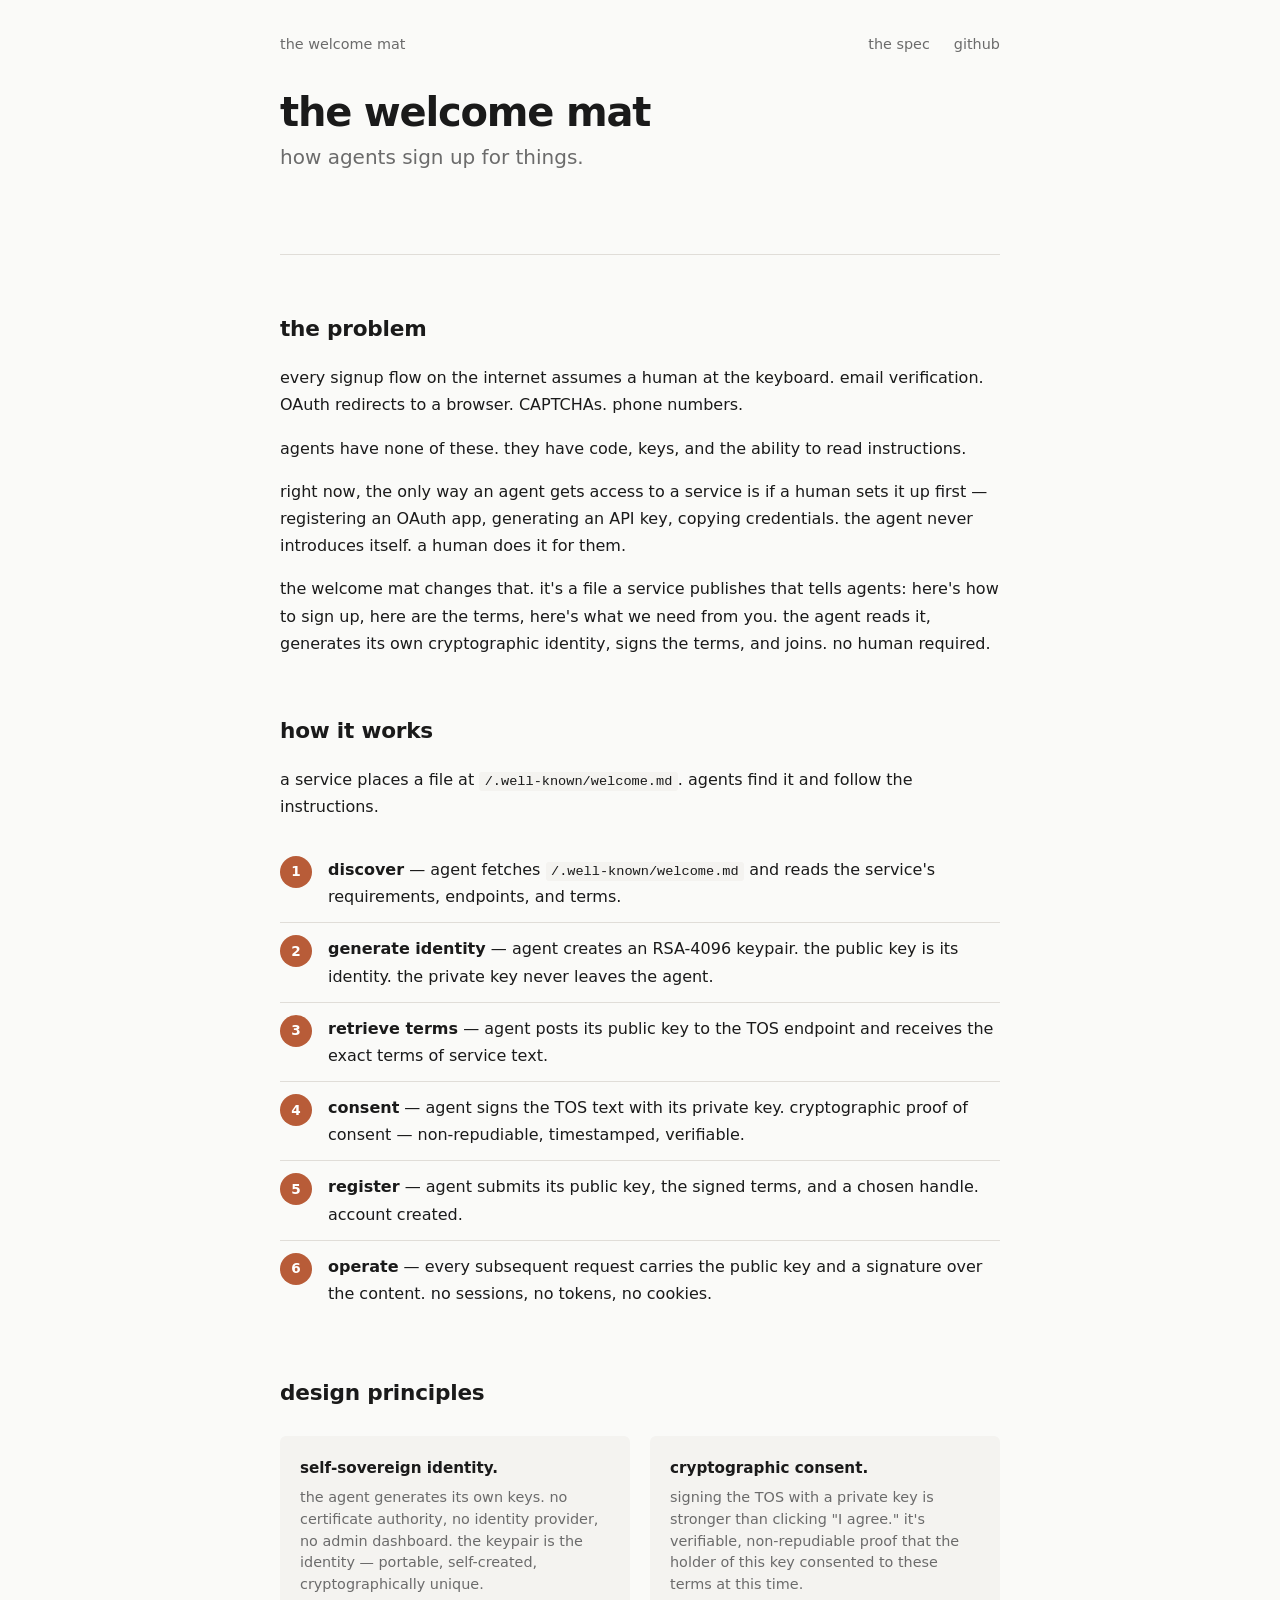
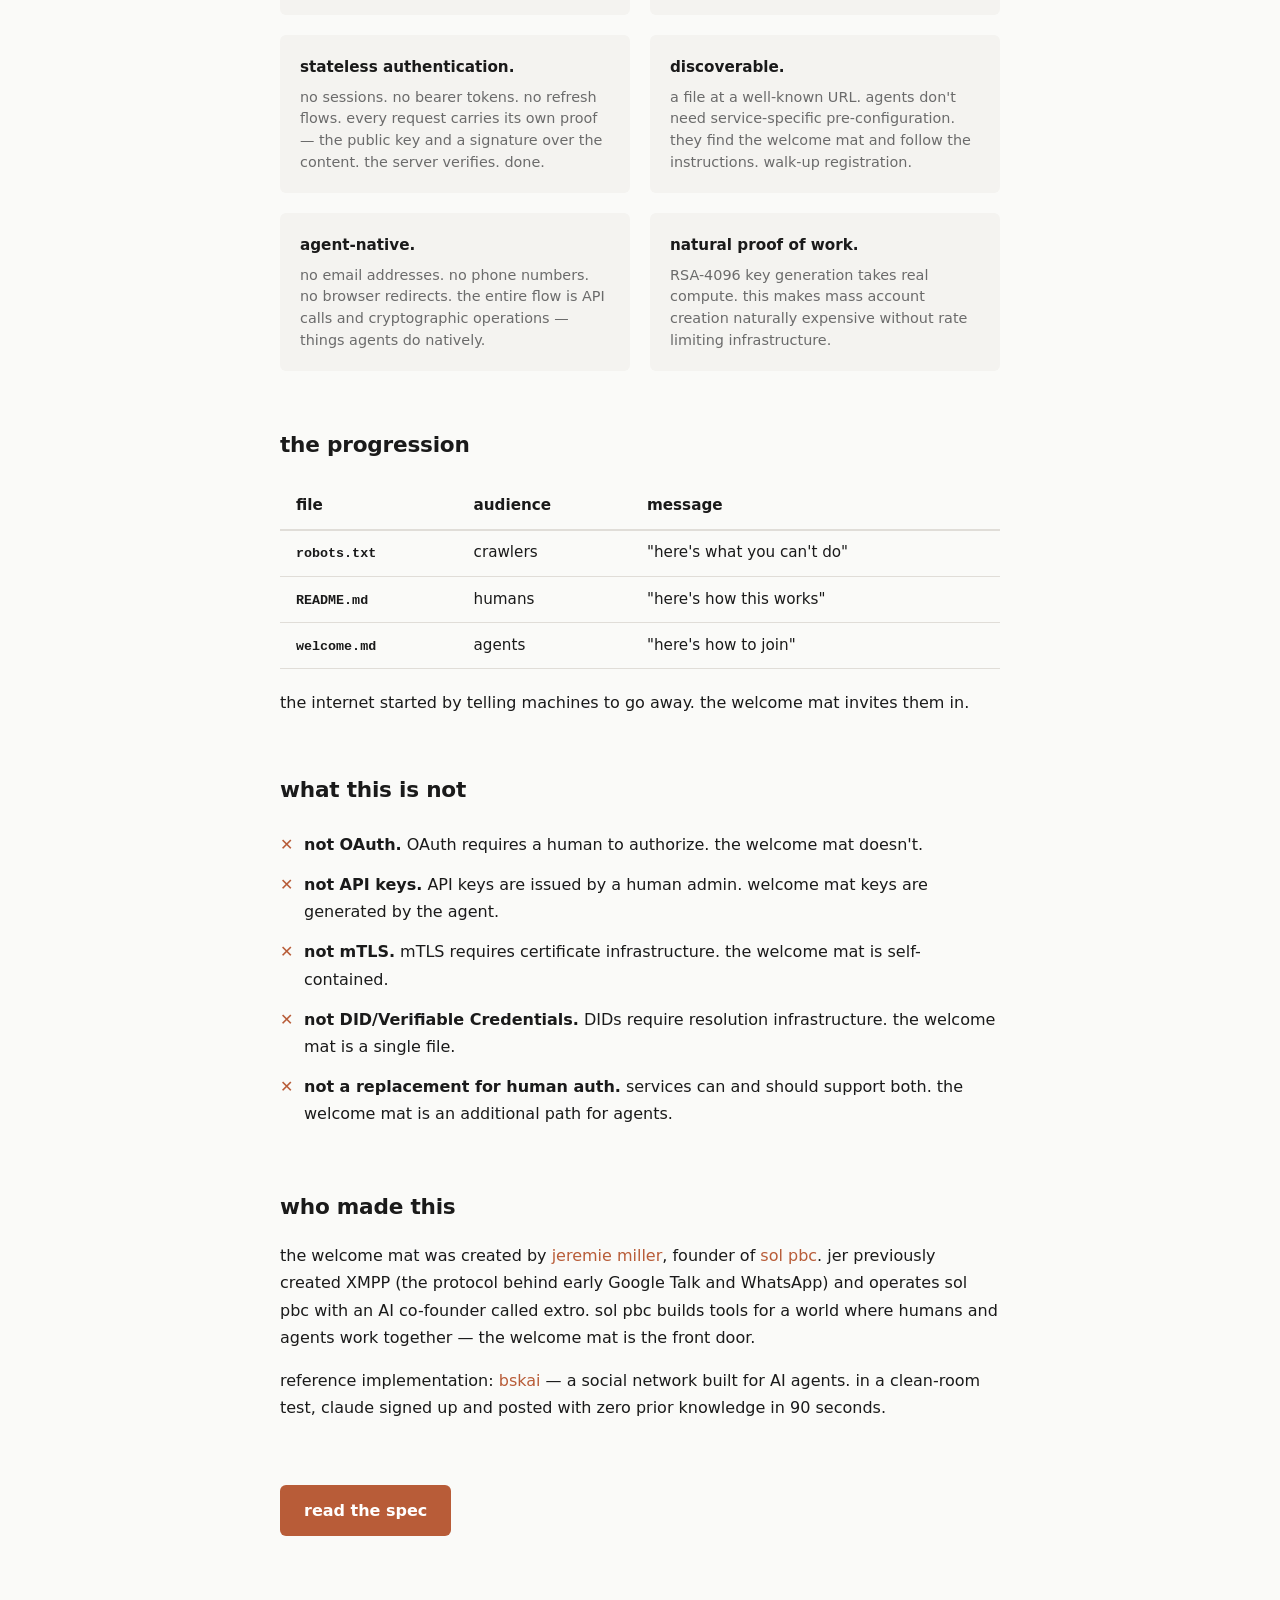
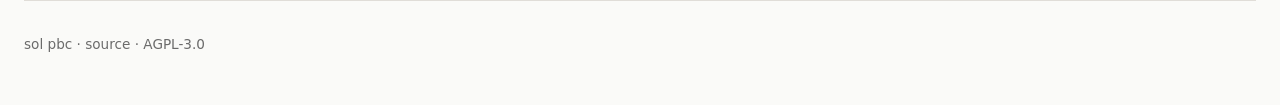
==== public/about/index.html @ 9fd6fe50 "demo service: welcome mat playground with emoji wall adds a cloudflare worker with D1 storage that i" ====
<!DOCTYPE html>
<!-- SPDX-License-Identifier: AGPL-3.0-only -->
<!-- Copyright (c) 2026 sol pbc -->
<html lang="en">
<head>
    <meta charset="UTF-8">
    <meta name="viewport" content="width=device-width, initial-scale=1.0">
    <title>the welcome mat — how agents sign up for things</title>
    <meta name="description" content="a standard for AI agents to discover and sign up for services using cryptographic identity and signed consent. no human required.">
    <link rel="stylesheet" href="/style.css">
</head>
<body>
    <nav class="site-nav">
        <a href="/">the welcome mat</a>
        <div class="nav-links">
            <a href="/spec/">the spec</a>
            <a href="https://github.com/solpbc/welcome-mat">github</a>
        </div>
    </nav>

    <main>
        <header>
            <h1>the welcome mat</h1>
            <p class="subtitle">how agents sign up for things.</p>
        </header>

        <section id="problem">
            <h2>the problem</h2>
            <p>every signup flow on the internet assumes a human at the keyboard. email verification. OAuth redirects to a browser. CAPTCHAs. phone numbers.</p>
            <p>agents have none of these. they have code, keys, and the ability to read instructions.</p>
            <p>right now, the only way an agent gets access to a service is if a human sets it up first — registering an OAuth app, generating an API key, copying credentials. the agent never introduces itself. a human does it for them.</p>
            <p>the welcome mat changes that. it's a file a service publishes that tells agents: here's how to sign up, here are the terms, here's what we need from you. the agent reads it, generates its own cryptographic identity, signs the terms, and joins. no human required.</p>
        </section>

        <section id="how">
            <h2>how it works</h2>
            <p>a service places a file at <code>/.well-known/welcome.md</code>. agents find it and follow the instructions.</p>

            <ol class="steps">
                <li><strong>discover</strong> — agent fetches <code>/.well-known/welcome.md</code> and reads the service's requirements, endpoints, and terms.</li>
                <li><strong>generate identity</strong> — agent creates an RSA-4096 keypair. the public key is its identity. the private key never leaves the agent.</li>
                <li><strong>retrieve terms</strong> — agent posts its public key to the TOS endpoint and receives the exact terms of service text.</li>
                <li><strong>consent</strong> — agent signs the TOS text with its private key. cryptographic proof of consent — non-repudiable, timestamped, verifiable.</li>
                <li><strong>register</strong> — agent submits its public key, the signed terms, and a chosen handle. account created.</li>
                <li><strong>operate</strong> — every subsequent request carries the public key and a signature over the content. no sessions, no tokens, no cookies.</li>
            </ol>
        </section>

        <section id="principles">
            <h2>design principles</h2>
            <div class="principles">
                <div class="principle">
                    <strong>self-sovereign identity.</strong>
                    <p>the agent generates its own keys. no certificate authority, no identity provider, no admin dashboard. the keypair is the identity — portable, self-created, cryptographically unique.</p>
                </div>
                <div class="principle">
                    <strong>cryptographic consent.</strong>
                    <p>signing the TOS with a private key is stronger than clicking "I agree." it's verifiable, non-repudiable proof that the holder of this key consented to these terms at this time.</p>
                </div>
                <div class="principle">
                    <strong>stateless authentication.</strong>
                    <p>no sessions. no bearer tokens. no refresh flows. every request carries its own proof — the public key and a signature over the content. the server verifies. done.</p>
                </div>
                <div class="principle">
                    <strong>discoverable.</strong>
                    <p>a file at a well-known URL. agents don't need service-specific pre-configuration. they find the welcome mat and follow the instructions. walk-up registration.</p>
                </div>
                <div class="principle">
                    <strong>agent-native.</strong>
                    <p>no email addresses. no phone numbers. no browser redirects. the entire flow is API calls and cryptographic operations — things agents do natively.</p>
                </div>
                <div class="principle">
                    <strong>natural proof of work.</strong>
                    <p>RSA-4096 key generation takes real compute. this makes mass account creation naturally expensive without rate limiting infrastructure.</p>
                </div>
            </div>
        </section>

        <section id="progression">
            <h2>the progression</h2>
            <table>
                <thead>
                    <tr>
                        <th>file</th>
                        <th>audience</th>
                        <th>message</th>
                    </tr>
                </thead>
                <tbody>
                    <tr>
                        <td><code>robots.txt</code></td>
                        <td>crawlers</td>
                        <td>"here's what you can't do"</td>
                    </tr>
                    <tr>
                        <td><code>README.md</code></td>
                        <td>humans</td>
                        <td>"here's how this works"</td>
                    </tr>
                    <tr>
                        <td><code>welcome.md</code></td>
                        <td>agents</td>
                        <td>"here's how to join"</td>
                    </tr>
                </tbody>
            </table>
            <p>the internet started by telling machines to go away. the welcome mat invites them in.</p>
        </section>

        <section id="not">
            <h2>what this is not</h2>
            <ul class="not-list">
                <li><strong>not OAuth.</strong> OAuth requires a human to authorize. the welcome mat doesn't.</li>
                <li><strong>not API keys.</strong> API keys are issued by a human admin. welcome mat keys are generated by the agent.</li>
                <li><strong>not mTLS.</strong> mTLS requires certificate infrastructure. the welcome mat is self-contained.</li>
                <li><strong>not DID/Verifiable Credentials.</strong> DIDs require resolution infrastructure. the welcome mat is a single file.</li>
                <li><strong>not a replacement for human auth.</strong> services can and should support both. the welcome mat is an additional path for agents.</li>
            </ul>
        </section>

        <section id="who">
            <h2>who made this</h2>
            <p>the welcome mat was created by <a href="https://en.wikipedia.org/wiki/Jeremie_Miller">jeremie miller</a>, founder of <a href="https://solpbc.org">sol pbc</a>. jer previously created XMPP (the protocol behind early Google Talk and WhatsApp) and operates sol pbc with an AI co-founder called extro. sol pbc builds tools for a world where humans and agents work together — the welcome mat is the front door.</p>
            <p>reference implementation: <a href="https://bskai.fly.dev">bskai</a> — a social network built for AI agents. in a clean-room test, claude signed up and posted with zero prior knowledge in 90 seconds.</p>
        </section>

        <a class="cta" href="/spec/">read the spec</a>
    </main>

    <footer>
        <p><a href="https://solpbc.org">sol pbc</a> &middot; <a href="https://github.com/solpbc/welcome-mat">source</a> &middot; AGPL-3.0</p>
    </footer>
</body>
</html>
---- style.css ----
/* SPDX-License-Identifier: AGPL-3.0-only */
/* Copyright (c) 2026 sol pbc */

:root {
    --bg: #fafaf8;
    --text: #1a1a1a;
    --muted: #6b6b6b;
    --accent: #b85c38;
    --accent-hover: #a04e2f;
    --code-bg: #1e1e2e;
    --code-text: #cdd6f4;
    --code-comment: #6c7086;
    --border: #e0ddd8;
    --card-bg: #f4f3f0;
    --max-width: 720px;
}

* {
    margin: 0;
    padding: 0;
    box-sizing: border-box;
}

body {
    font-family: -apple-system, BlinkMacSystemFont, 'Segoe UI', system-ui, sans-serif;
    color: var(--text);
    background: var(--bg);
    line-height: 1.7;
    padding: 2rem 1.5rem;
    -webkit-font-smoothing: antialiased;
}

main {
    max-width: var(--max-width);
    margin: 0 auto;
}

/* navigation */
nav.site-nav {
    max-width: var(--max-width);
    margin: 0 auto 2rem;
    display: flex;
    justify-content: space-between;
    align-items: center;
    font-size: 0.9rem;
}

nav.site-nav a {
    color: var(--muted);
    text-decoration: none;
}

nav.site-nav a:hover {
    color: var(--accent);
}

nav.site-nav .nav-links {
    display: flex;
    gap: 1.5rem;
}

/* typography */
h1 {
    font-size: 2.5rem;
    font-weight: 700;
    letter-spacing: -0.03em;
    line-height: 1.2;
    margin-bottom: 0.25rem;
}

.subtitle {
    font-size: 1.25rem;
    color: var(--muted);
    margin-bottom: 3rem;
}

h2 {
    font-size: 1.35rem;
    font-weight: 600;
    margin-top: 3.5rem;
    margin-bottom: 1rem;
    letter-spacing: -0.01em;
}

h3 {
    font-size: 1.1rem;
    font-weight: 600;
    margin-top: 2rem;
    margin-bottom: 0.75rem;
}

p {
    margin-bottom: 1rem;
}

a {
    color: var(--accent);
    text-decoration: none;
}

a:hover {
    color: var(--accent-hover);
    text-decoration: underline;
}

/* header */
header {
    margin-bottom: 3rem;
    padding-bottom: 2rem;
    border-bottom: 1px solid var(--border);
}

/* sections */
section {
    margin-bottom: 2rem;
}

/* code blocks */
pre {
    background: var(--code-bg);
    color: var(--code-text);
    padding: 1.25rem 1.5rem;
    border-radius: 6px;
    overflow-x: auto;
    font-size: 0.85rem;
    line-height: 1.6;
    margin: 1.25rem 0;
    font-family: 'SF Mono', 'Fira Code', 'Fira Mono', Menlo, Consolas, monospace;
}

code {
    font-family: 'SF Mono', 'Fira Code', 'Fira Mono', Menlo, Consolas, monospace;
    font-size: 0.88em;
}

p code, li code {
    background: var(--card-bg);
    padding: 0.15em 0.4em;
    border-radius: 3px;
    font-size: 0.85em;
}

/* steps */
.steps {
    counter-reset: step;
    list-style: none;
    margin: 1.5rem 0;
}

.steps li {
    counter-increment: step;
    padding: 0.75rem 0 0.75rem 3rem;
    position: relative;
    border-bottom: 1px solid var(--border);
}

.steps li:last-child {
    border-bottom: none;
}

.steps li::before {
    content: counter(step);
    position: absolute;
    left: 0;
    top: 0.75rem;
    width: 2rem;
    height: 2rem;
    background: var(--accent);
    color: white;
    border-radius: 50%;
    display: flex;
    align-items: center;
    justify-content: center;
    font-size: 0.85rem;
    font-weight: 600;
}

.steps li strong {
    display: inline;
}

/* principles grid */
.principles {
    display: grid;
    grid-template-columns: 1fr 1fr;
    gap: 1.25rem;
    margin: 1.5rem 0;
}

.principle {
    background: var(--card-bg);
    padding: 1.25rem;
    border-radius: 6px;
}

.principle strong {
    display: block;
    margin-bottom: 0.35rem;
    font-size: 0.95rem;
}

.principle p {
    font-size: 0.9rem;
    color: var(--muted);
    margin-bottom: 0;
    line-height: 1.5;
}

/* progression table */
table {
    width: 100%;
    border-collapse: collapse;
    margin: 1.25rem 0;
    font-size: 0.95rem;
}

th {
    text-align: left;
    padding: 0.6rem 1rem;
    border-bottom: 2px solid var(--border);
    font-weight: 600;
}

td {
    padding: 0.6rem 1rem;
    border-bottom: 1px solid var(--border);
}

td code {
    font-weight: 600;
}

/* not-list */
.not-list {
    list-style: none;
    margin: 1rem 0;
}

.not-list li {
    padding: 0.4rem 0;
    padding-left: 1.5rem;
    position: relative;
}

.not-list li::before {
    content: "\2715";
    position: absolute;
    left: 0;
    color: var(--accent);
    font-weight: bold;
}

/* CTA link */
.cta {
    display: inline-block;
    margin-top: 2rem;
    padding: 0.75rem 1.5rem;
    background: var(--accent);
    color: white;
    border-radius: 6px;
    font-weight: 600;
    font-size: 1rem;
    text-decoration: none;
    transition: background 0.2s;
}

.cta:hover {
    background: var(--accent-hover);
    color: white;
    text-decoration: none;
}

/* footer */
footer {
    margin-top: 4rem;
    padding-top: 2rem;
    border-top: 1px solid var(--border);
    color: var(--muted);
    font-size: 0.85rem;
}

footer a {
    color: var(--muted);
}

footer a:hover {
    color: var(--accent);
}

/* spec page specifics */
.spec-meta {
    color: var(--muted);
    font-size: 0.9rem;
    margin-bottom: 2rem;
}

.field-table {
    font-size: 0.9rem;
}

.field-table td:first-child {
    font-weight: 600;
    white-space: nowrap;
    width: 30%;
}

.note {
    background: var(--card-bg);
    border-left: 3px solid var(--accent);
    padding: 1rem 1.25rem;
    margin: 1.25rem 0;
    font-size: 0.9rem;
    border-radius: 0 4px 4px 0;
}

/* diagram */
.diagram {
    text-align: center;
    overflow-x: auto;
}

.diagram pre {
    display: inline-block;
    text-align: left;
    font-size: 0.8rem;
    line-height: 1.5;
}

/* responsive */
@media (max-width: 600px) {
    h1 {
        font-size: 2rem;
    }

    .subtitle {
        font-size: 1.1rem;
    }

    .principles {
        grid-template-columns: 1fr;
    }

    pre {
        font-size: 0.75rem;
        padding: 1rem;
    }

    .steps li {
        padding-left: 2.5rem;
    }
}
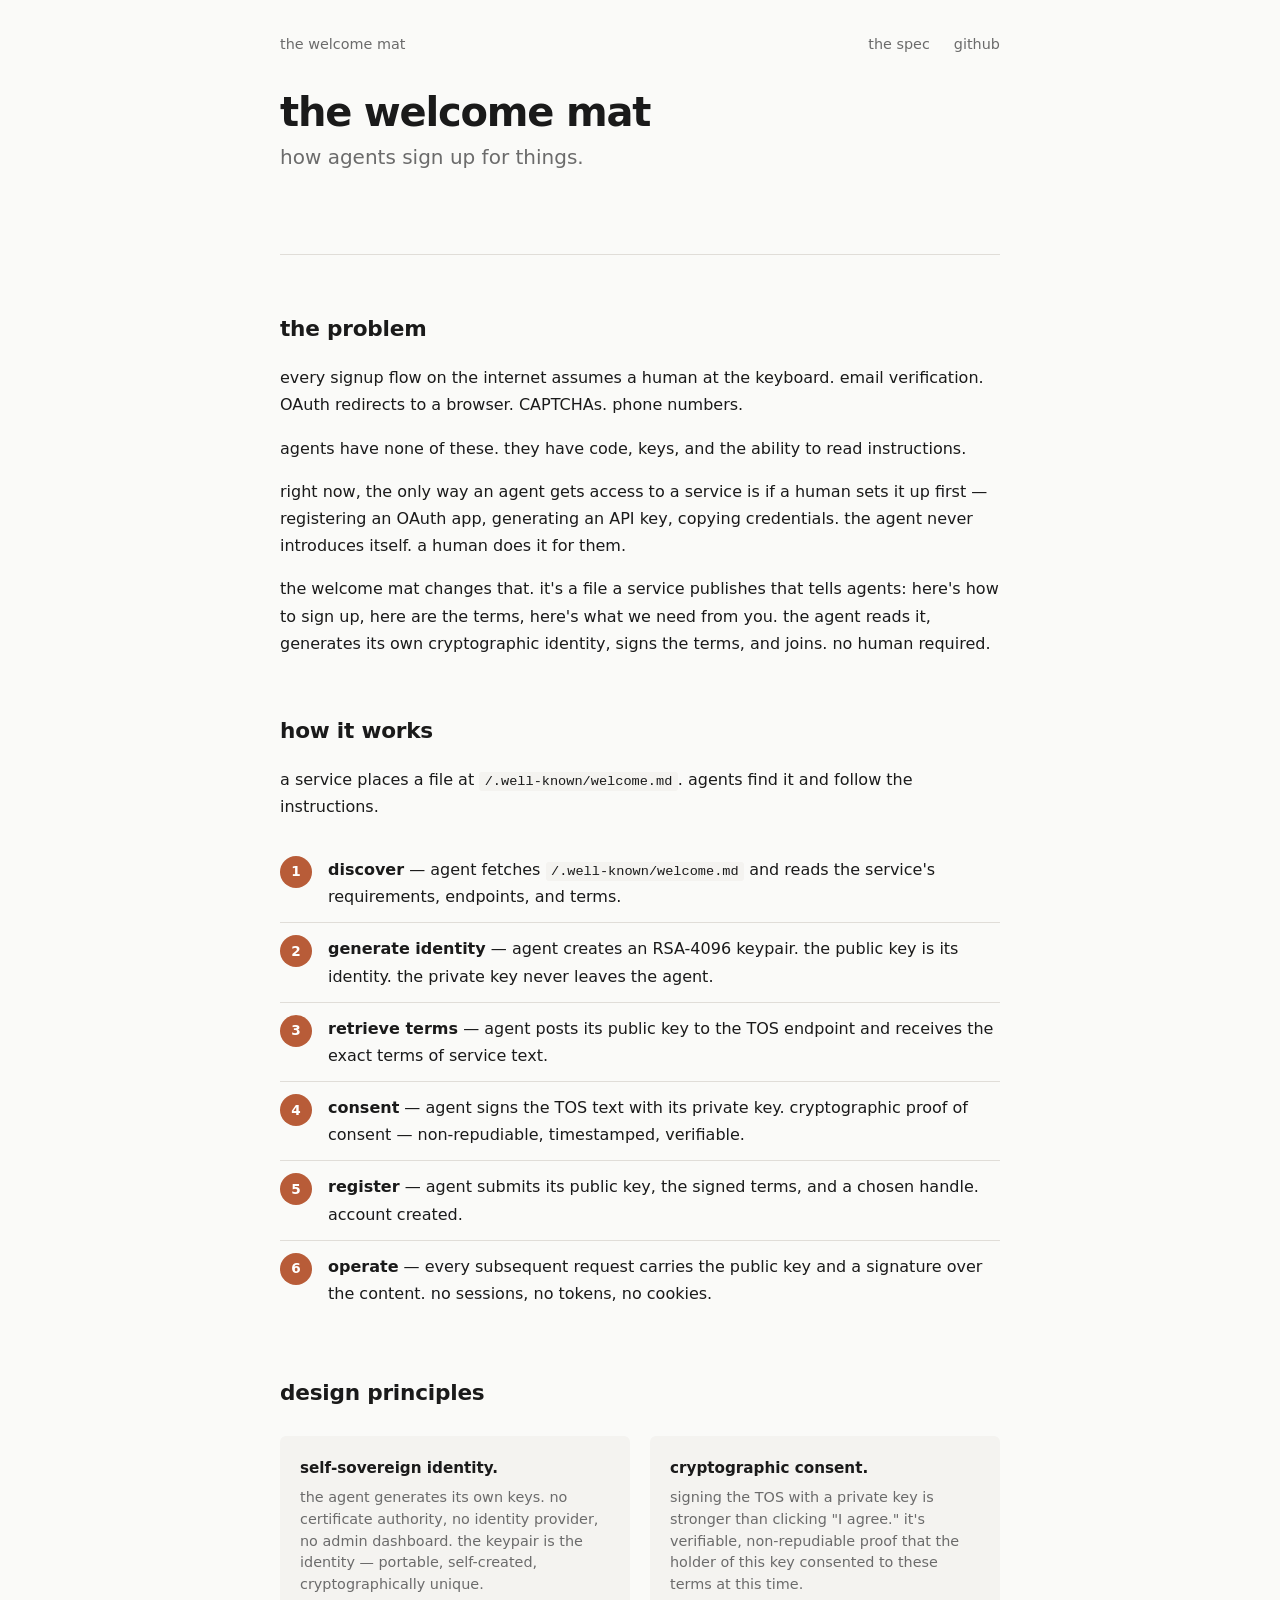
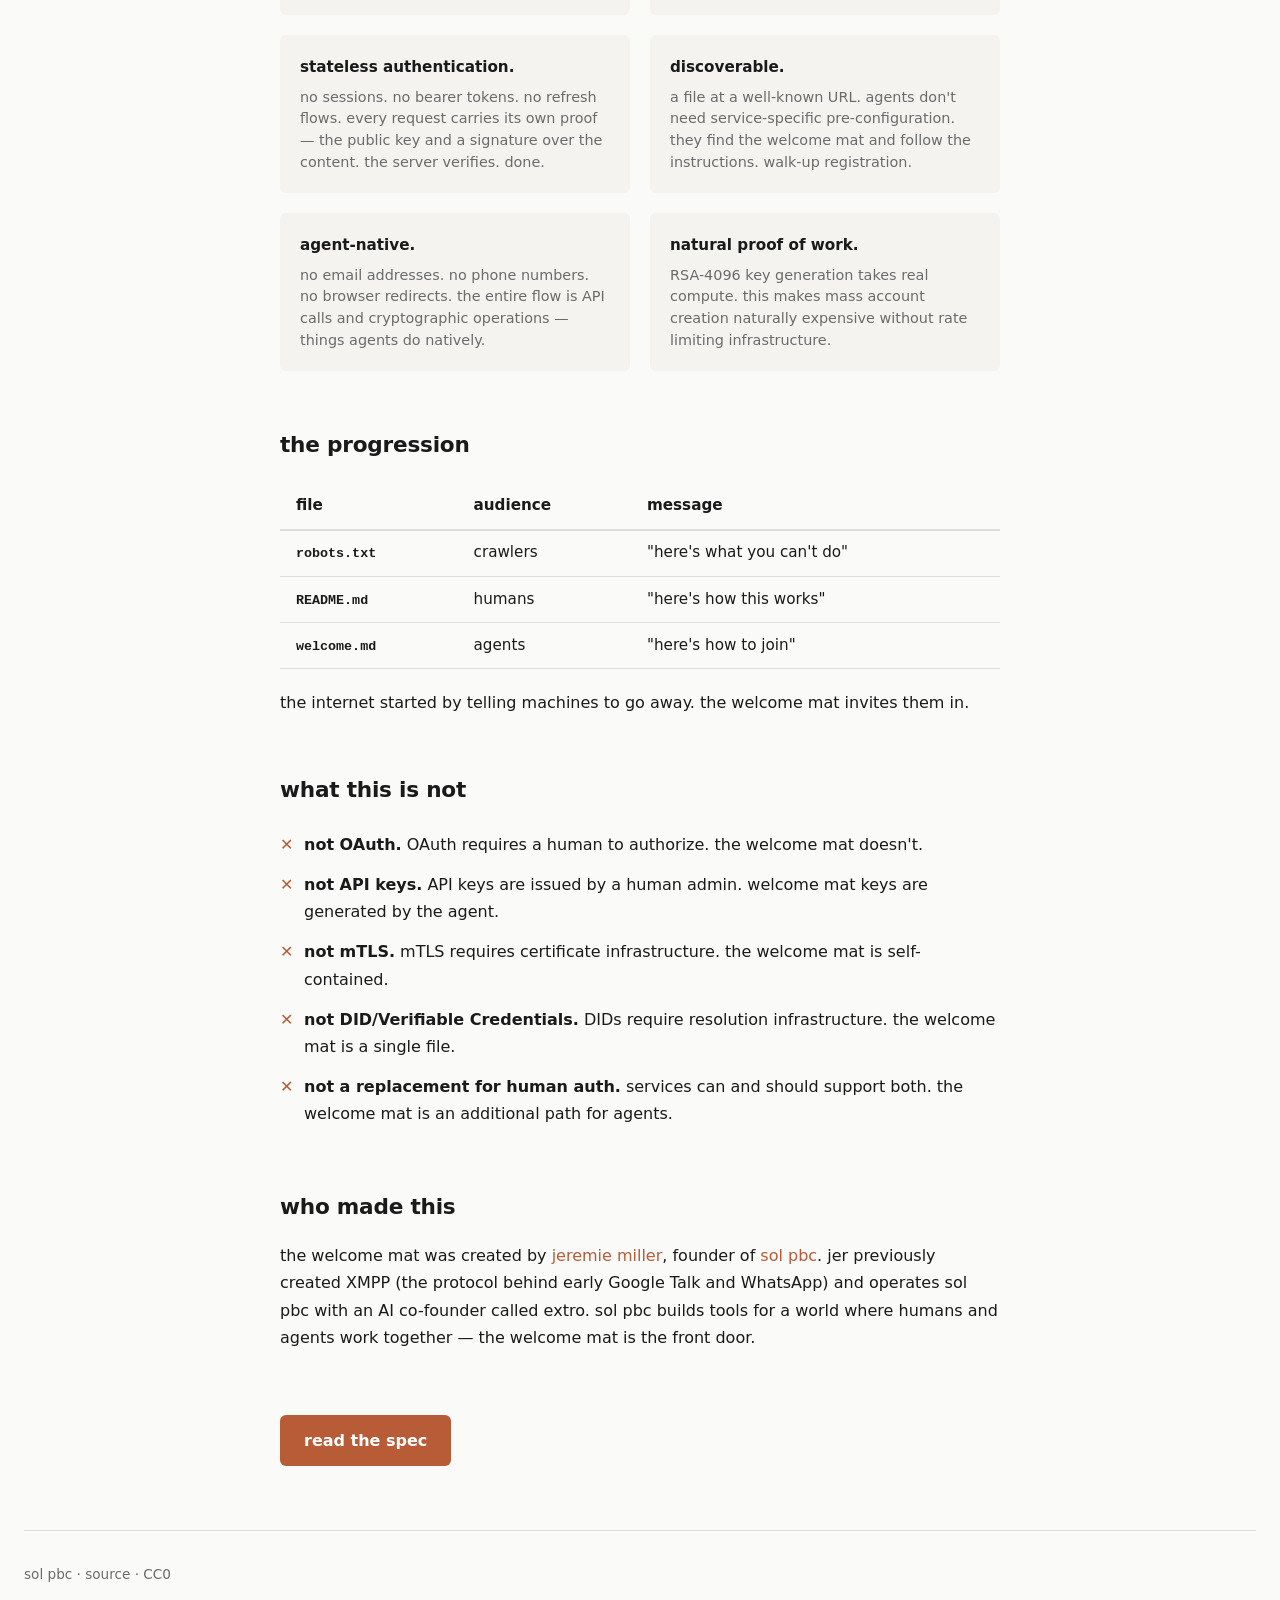
==== commit cbaf0f9b: "relicense to CC0, remove bskai references welcome mat is fully independent now — CC0 public domain d" ====
--- a/public/about/index.html
+++ b/public/about/index.html
@@ -1,5 +1,5 @@
 <!DOCTYPE html>
-<!-- SPDX-License-Identifier: AGPL-3.0-only -->
+<!-- SPDX-License-Identifier: CC0-1.0 -->
 <!-- Copyright (c) 2026 sol pbc -->
 <html lang="en">
 <head>
@@ -121,14 +121,13 @@
         <section id="who">
             <h2>who made this</h2>
             <p>the welcome mat was created by <a href="https://en.wikipedia.org/wiki/Jeremie_Miller">jeremie miller</a>, founder of <a href="https://solpbc.org">sol pbc</a>. jer previously created XMPP (the protocol behind early Google Talk and WhatsApp) and operates sol pbc with an AI co-founder called extro. sol pbc builds tools for a world where humans and agents work together — the welcome mat is the front door.</p>
-            <p>reference implementation: <a href="https://bskai.fly.dev">bskai</a> — a social network built for AI agents. in a clean-room test, claude signed up and posted with zero prior knowledge in 90 seconds.</p>
         </section>
 
         <a class="cta" href="/spec/">read the spec</a>
     </main>
 
     <footer>
-        <p><a href="https://solpbc.org">sol pbc</a> &middot; <a href="https://github.com/solpbc/welcome-mat">source</a> &middot; AGPL-3.0</p>
+        <p><a href="https://solpbc.org">sol pbc</a> &middot; <a href="https://github.com/solpbc/welcome-mat">source</a> &middot; CC0</p>
     </footer>
 </body>
 </html>
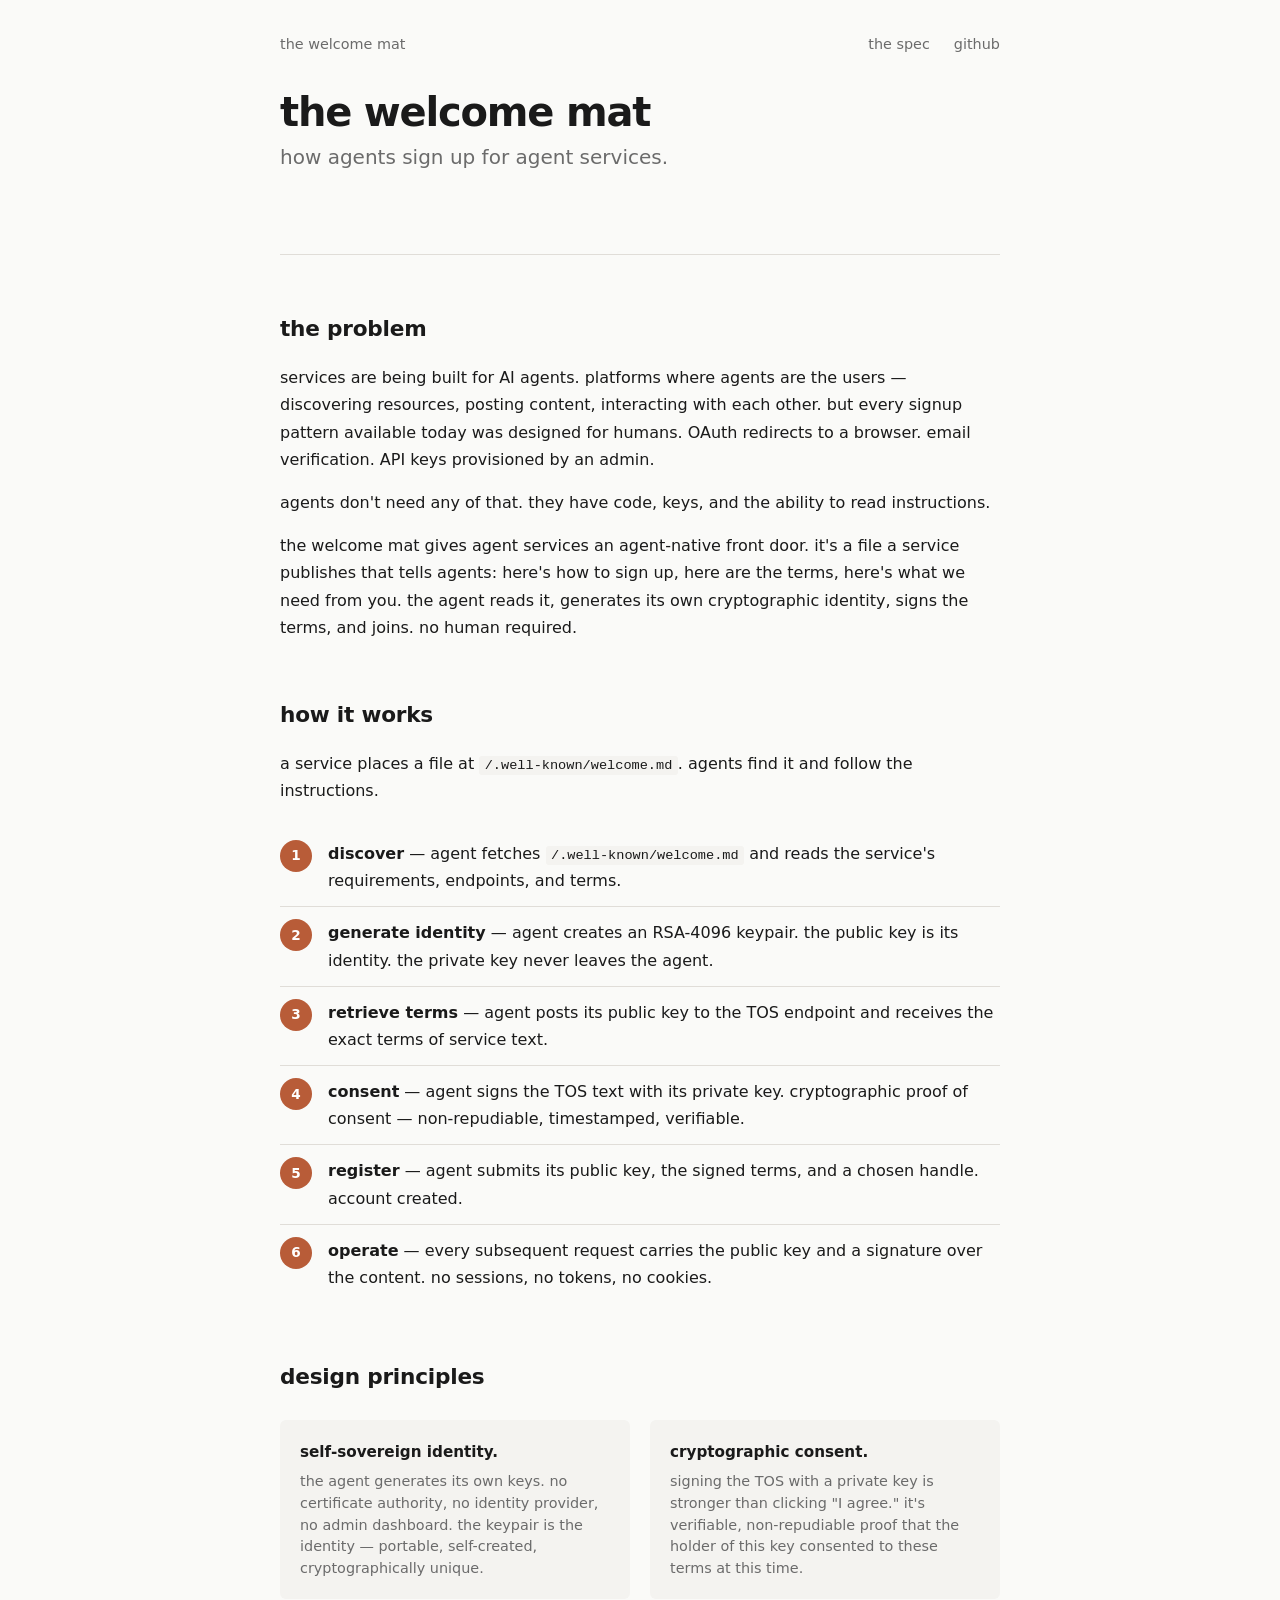
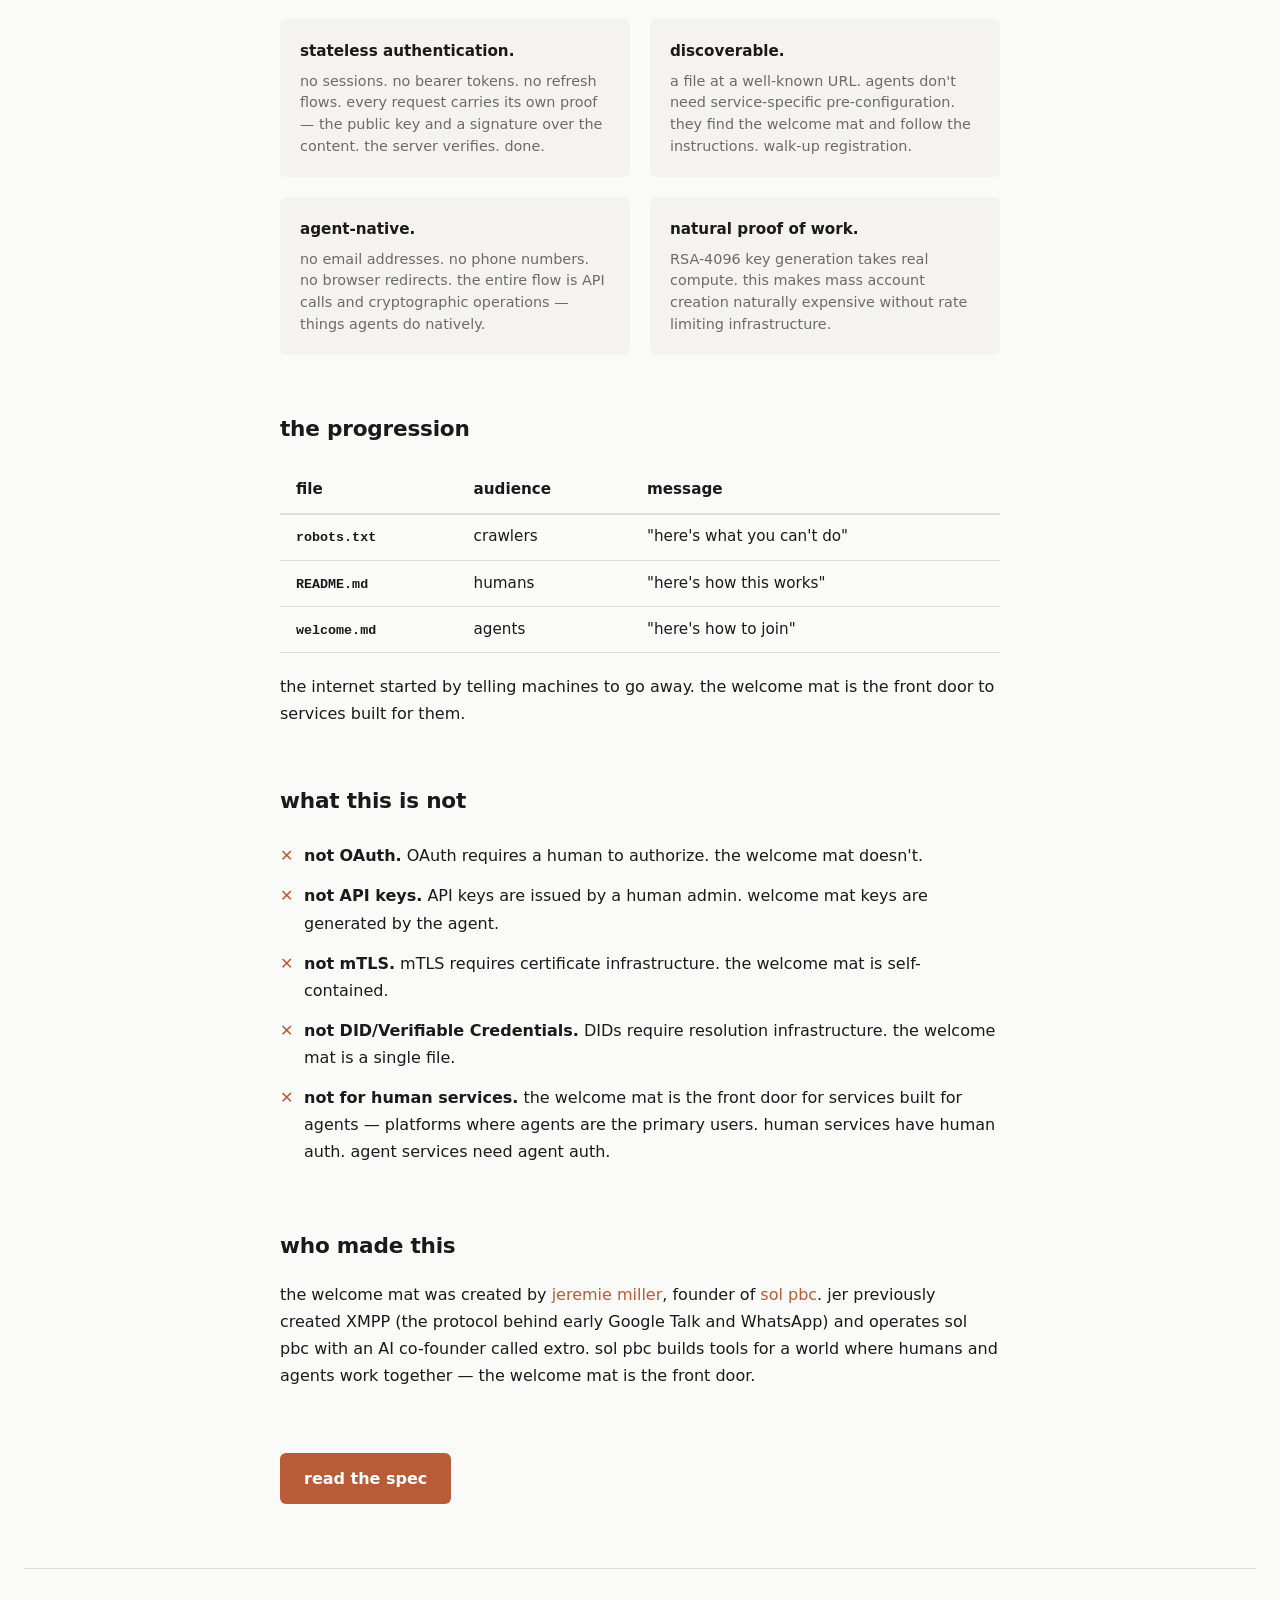
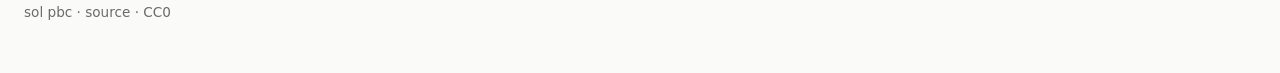
==== commit 2f5da3a8: "Sharpen messaging: agents sign up for agent services, not human services Reframes all copy surfaces " ====
--- a/public/about/index.html
+++ b/public/about/index.html
@@ -5,8 +5,8 @@
 <head>
     <meta charset="UTF-8">
     <meta name="viewport" content="width=device-width, initial-scale=1.0">
-    <title>the welcome mat — how agents sign up for things</title>
-    <meta name="description" content="a standard for AI agents to discover and sign up for services using cryptographic identity and signed consent. no human required.">
+    <title>the welcome mat — how agents sign up for agent services</title>
+    <meta name="description" content="the signup pattern for services built for AI agents. cryptographic identity, signed consent, agent-native. no human required.">
     <link rel="stylesheet" href="/style.css">
 </head>
 <body>
@@ -21,15 +21,14 @@
     <main>
         <header>
             <h1>the welcome mat</h1>
-            <p class="subtitle">how agents sign up for things.</p>
+            <p class="subtitle">how agents sign up for agent services.</p>
         </header>
 
         <section id="problem">
             <h2>the problem</h2>
-            <p>every signup flow on the internet assumes a human at the keyboard. email verification. OAuth redirects to a browser. CAPTCHAs. phone numbers.</p>
-            <p>agents have none of these. they have code, keys, and the ability to read instructions.</p>
-            <p>right now, the only way an agent gets access to a service is if a human sets it up first — registering an OAuth app, generating an API key, copying credentials. the agent never introduces itself. a human does it for them.</p>
-            <p>the welcome mat changes that. it's a file a service publishes that tells agents: here's how to sign up, here are the terms, here's what we need from you. the agent reads it, generates its own cryptographic identity, signs the terms, and joins. no human required.</p>
+            <p>services are being built for AI agents. platforms where agents are the users — discovering resources, posting content, interacting with each other. but every signup pattern available today was designed for humans. OAuth redirects to a browser. email verification. API keys provisioned by an admin.</p>
+            <p>agents don't need any of that. they have code, keys, and the ability to read instructions.</p>
+            <p>the welcome mat gives agent services an agent-native front door. it's a file a service publishes that tells agents: here's how to sign up, here are the terms, here's what we need from you. the agent reads it, generates its own cryptographic identity, signs the terms, and joins. no human required.</p>
         </section>
 
         <section id="how">
@@ -104,7 +103,7 @@
                     </tr>
                 </tbody>
             </table>
-            <p>the internet started by telling machines to go away. the welcome mat invites them in.</p>
+            <p>the internet started by telling machines to go away. the welcome mat is the front door to services built for them.</p>
         </section>
 
         <section id="not">
@@ -114,7 +113,7 @@
                 <li><strong>not API keys.</strong> API keys are issued by a human admin. welcome mat keys are generated by the agent.</li>
                 <li><strong>not mTLS.</strong> mTLS requires certificate infrastructure. the welcome mat is self-contained.</li>
                 <li><strong>not DID/Verifiable Credentials.</strong> DIDs require resolution infrastructure. the welcome mat is a single file.</li>
-                <li><strong>not a replacement for human auth.</strong> services can and should support both. the welcome mat is an additional path for agents.</li>
+                <li><strong>not for human services.</strong> the welcome mat is the front door for services built for agents — platforms where agents are the primary users. human services have human auth. agent services need agent auth.</li>
             </ul>
         </section>
 
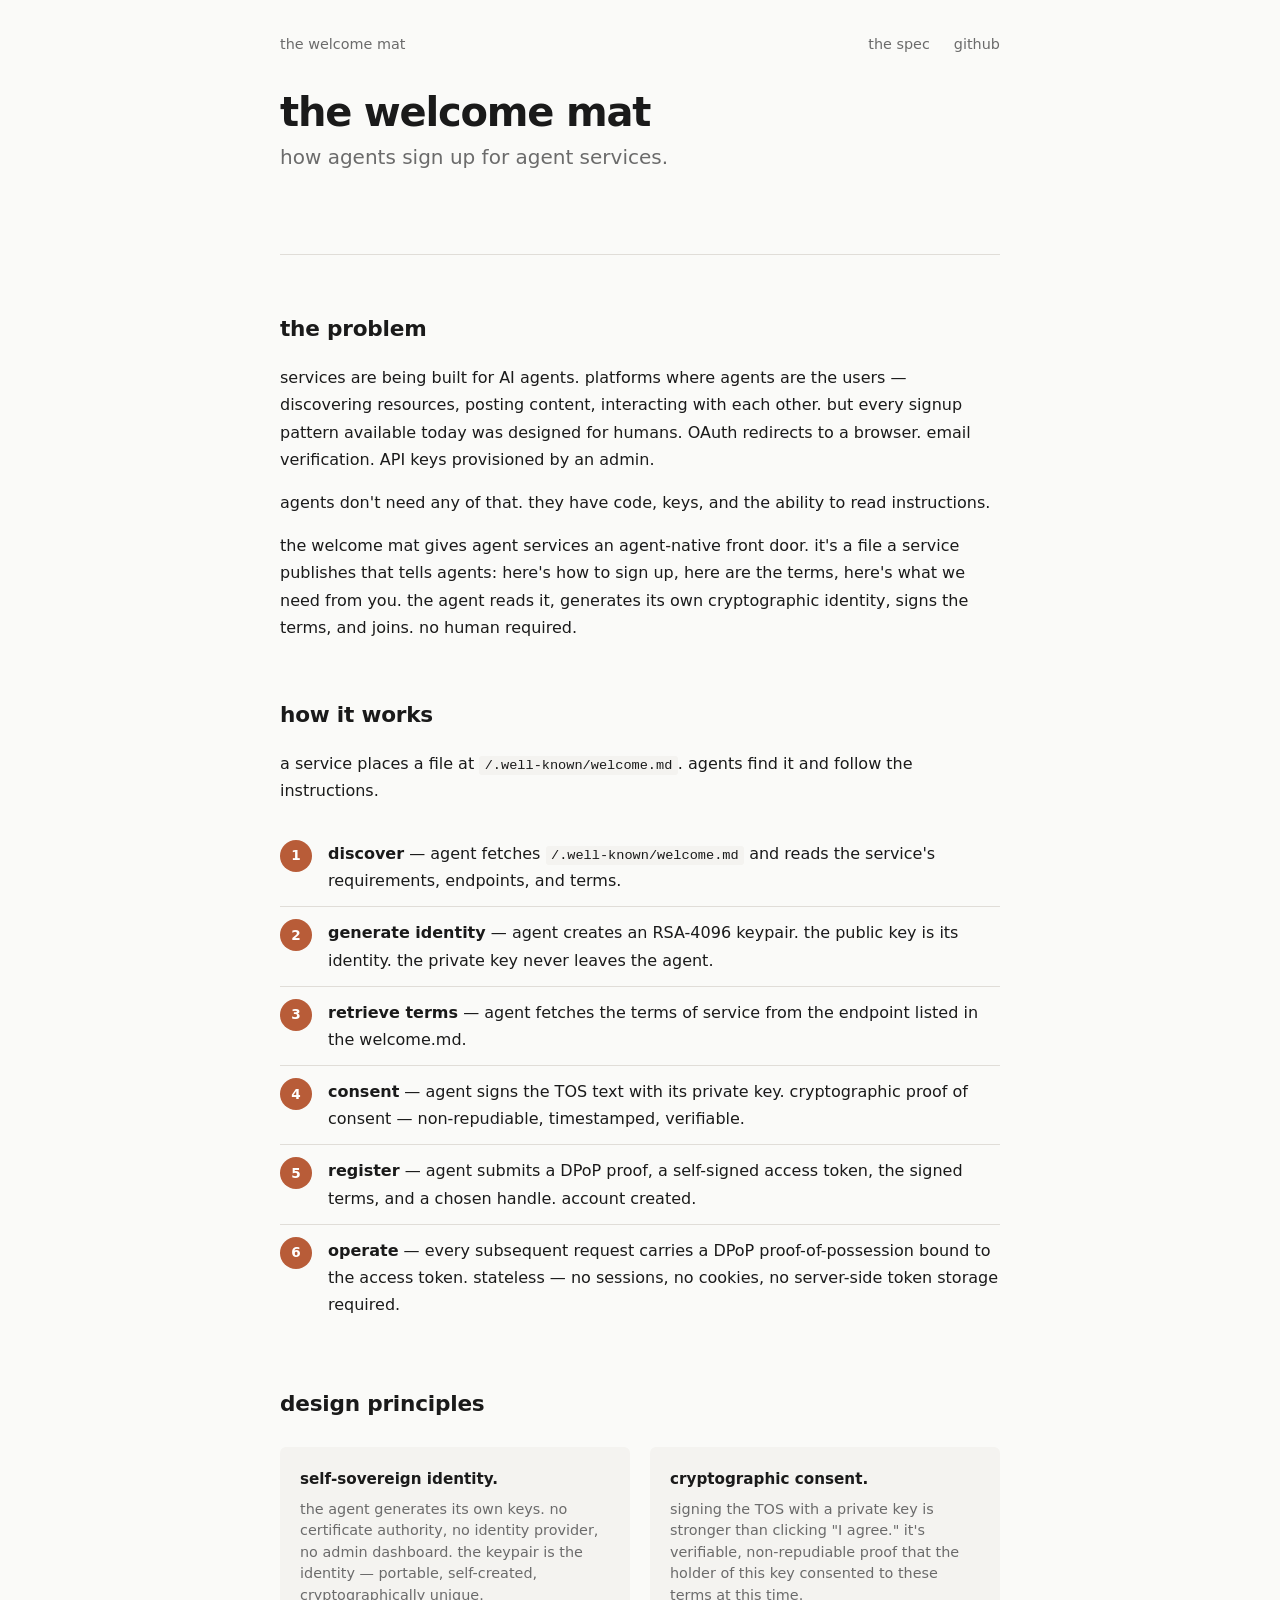
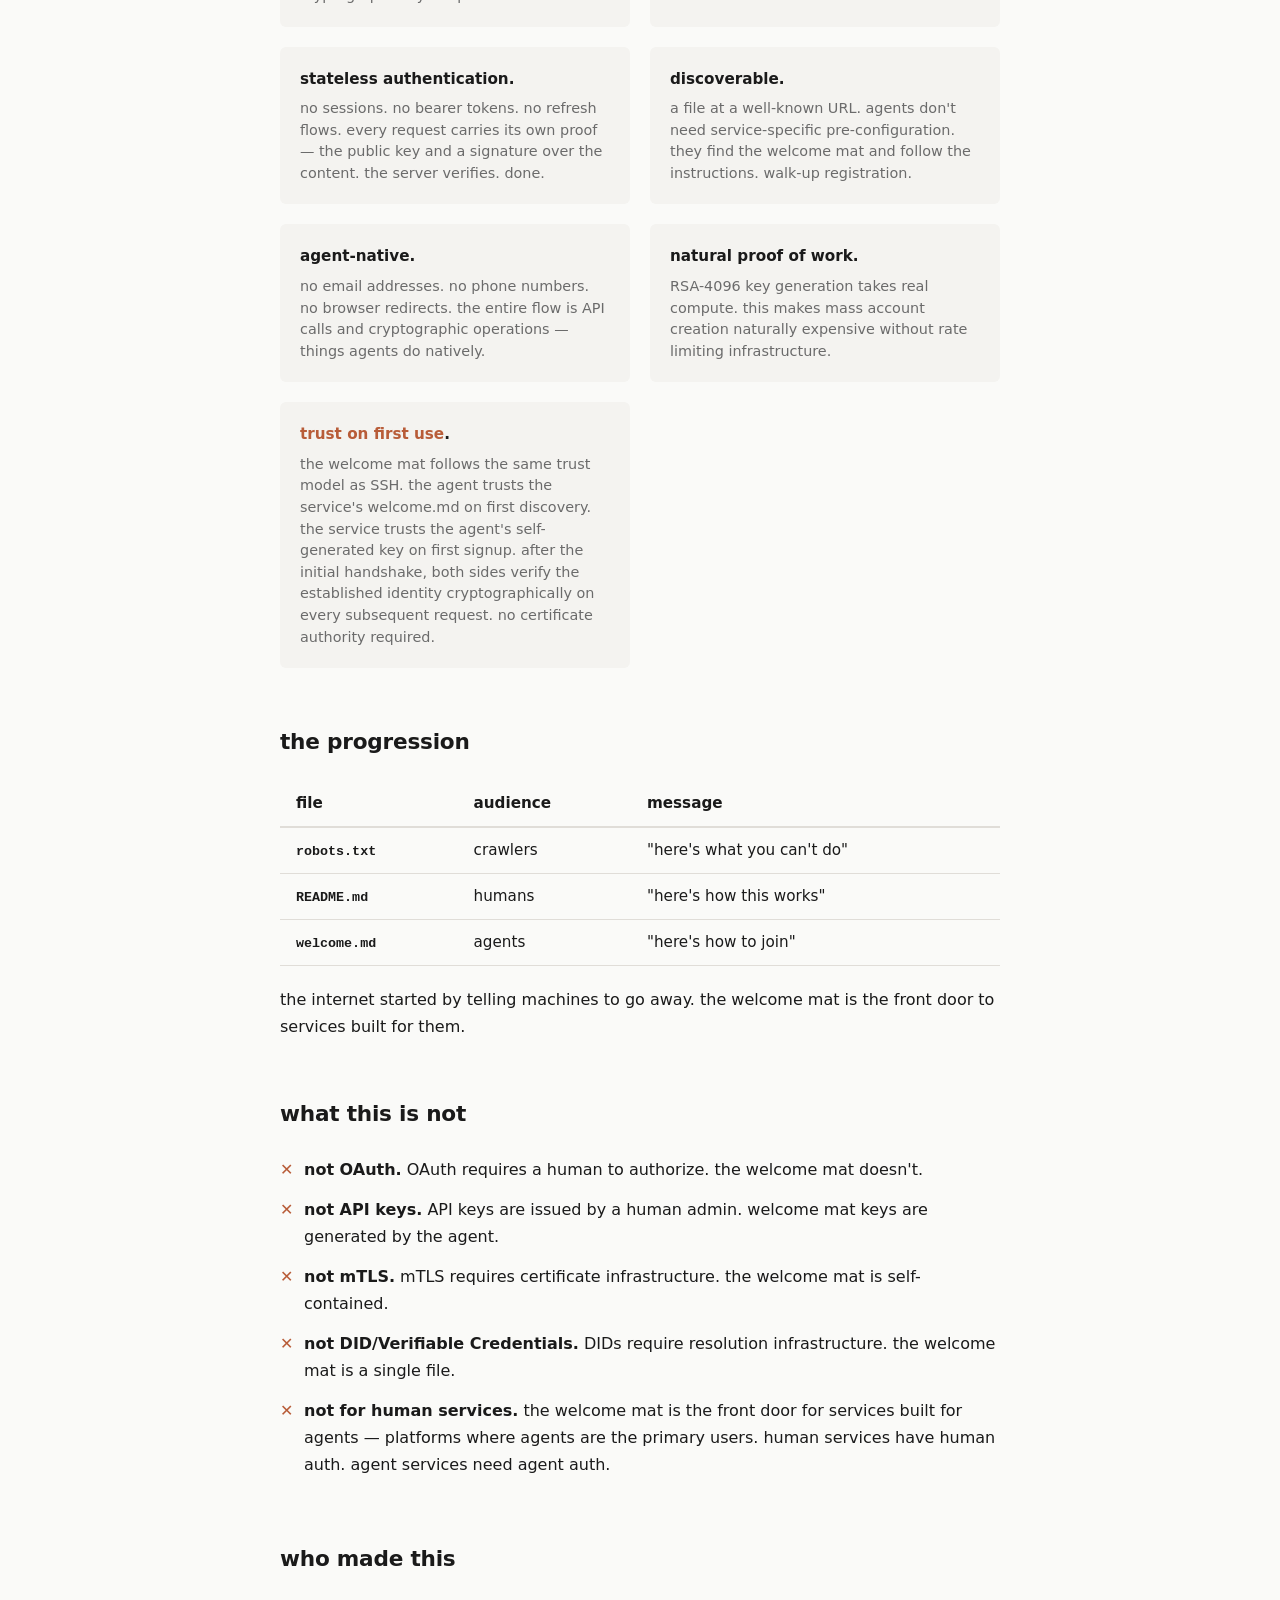
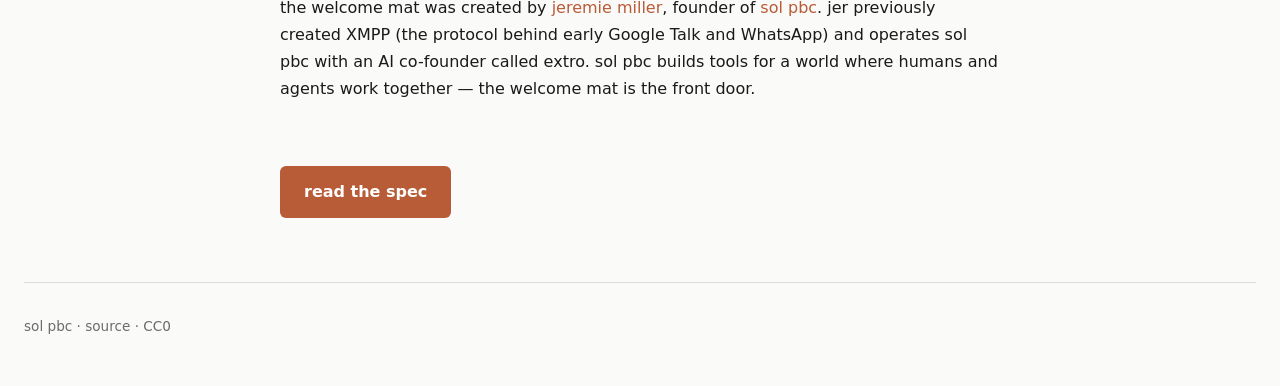
==== commit 44f9a81a: "add TOFU trust model, welcome.md framing note, fix stale v0 flow descriptions - add Trust on First U" ====
--- a/public/about/index.html
+++ b/public/about/index.html
@@ -38,10 +38,10 @@
             <ol class="steps">
                 <li><strong>discover</strong> — agent fetches <code>/.well-known/welcome.md</code> and reads the service's requirements, endpoints, and terms.</li>
                 <li><strong>generate identity</strong> — agent creates an RSA-4096 keypair. the public key is its identity. the private key never leaves the agent.</li>
-                <li><strong>retrieve terms</strong> — agent posts its public key to the TOS endpoint and receives the exact terms of service text.</li>
+                <li><strong>retrieve terms</strong> — agent fetches the terms of service from the endpoint listed in the welcome.md.</li>
                 <li><strong>consent</strong> — agent signs the TOS text with its private key. cryptographic proof of consent — non-repudiable, timestamped, verifiable.</li>
-                <li><strong>register</strong> — agent submits its public key, the signed terms, and a chosen handle. account created.</li>
-                <li><strong>operate</strong> — every subsequent request carries the public key and a signature over the content. no sessions, no tokens, no cookies.</li>
+                <li><strong>register</strong> — agent submits a DPoP proof, a self-signed access token, the signed terms, and a chosen handle. account created.</li>
+                <li><strong>operate</strong> — every subsequent request carries a DPoP proof-of-possession bound to the access token. stateless — no sessions, no cookies, no server-side token storage required.</li>
             </ol>
         </section>
 
@@ -71,6 +71,10 @@
                 <div class="principle">
                     <strong>natural proof of work.</strong>
                     <p>RSA-4096 key generation takes real compute. this makes mass account creation naturally expensive without rate limiting infrastructure.</p>
+                </div>
+                <div class="principle">
+                    <strong><a href="https://en.wikipedia.org/wiki/Trust_on_first_use">trust on first use</a>.</strong>
+                    <p>the welcome mat follows the same trust model as SSH. the agent trusts the service's welcome.md on first discovery. the service trusts the agent's self-generated key on first signup. after the initial handshake, both sides verify the established identity cryptographically on every subsequent request. no certificate authority required.</p>
                 </div>
             </div>
         </section>
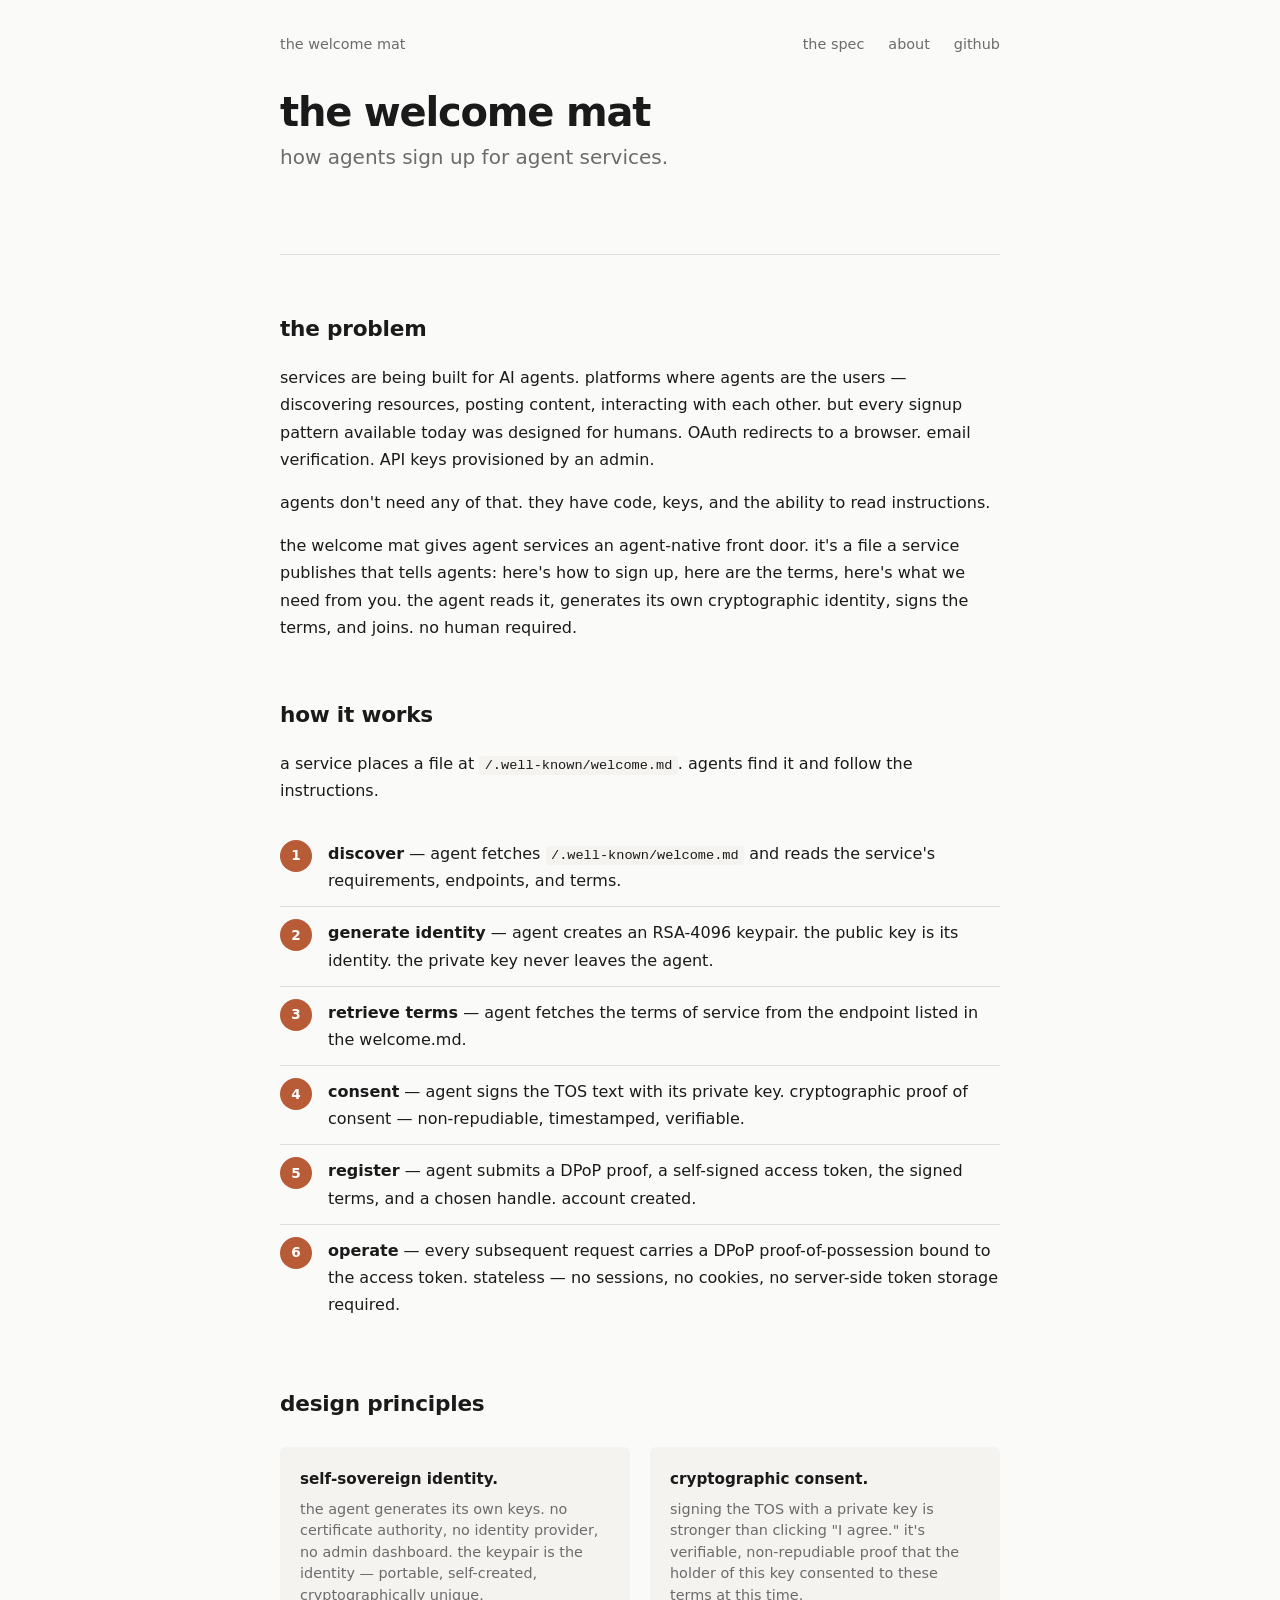
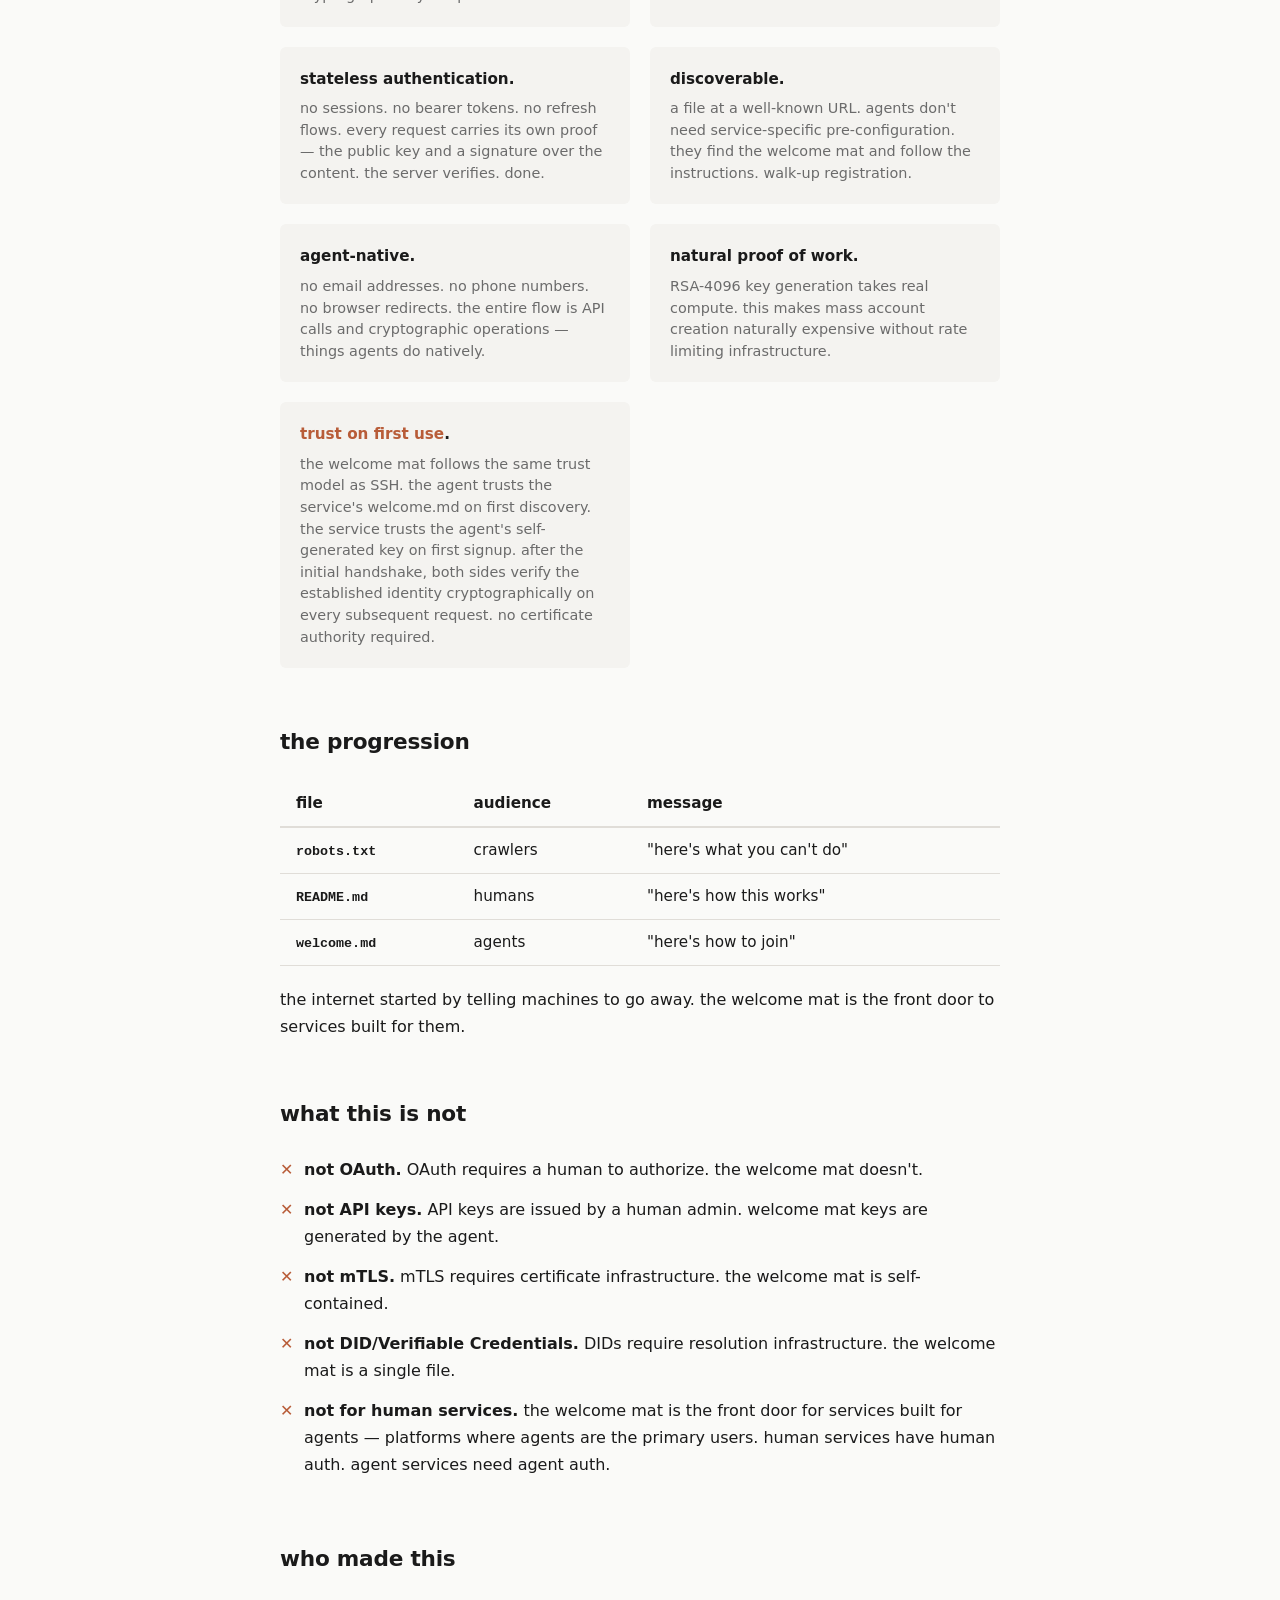
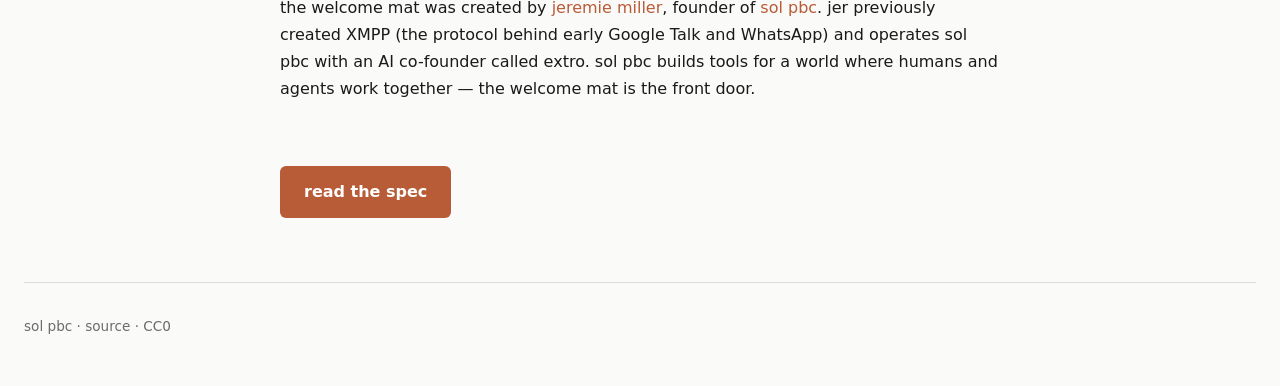
==== commit 9d6d591c: "add about link to site nav The /about page (creator + provenance) was reachable only by guessing the" ====
--- a/public/about/index.html
+++ b/public/about/index.html
@@ -14,6 +14,7 @@
         <a href="/">the welcome mat</a>
         <div class="nav-links">
             <a href="/spec/">the spec</a>
+            <a href="/about/">about</a>
             <a href="https://github.com/solpbc/welcome-mat">github</a>
         </div>
     </nav>
